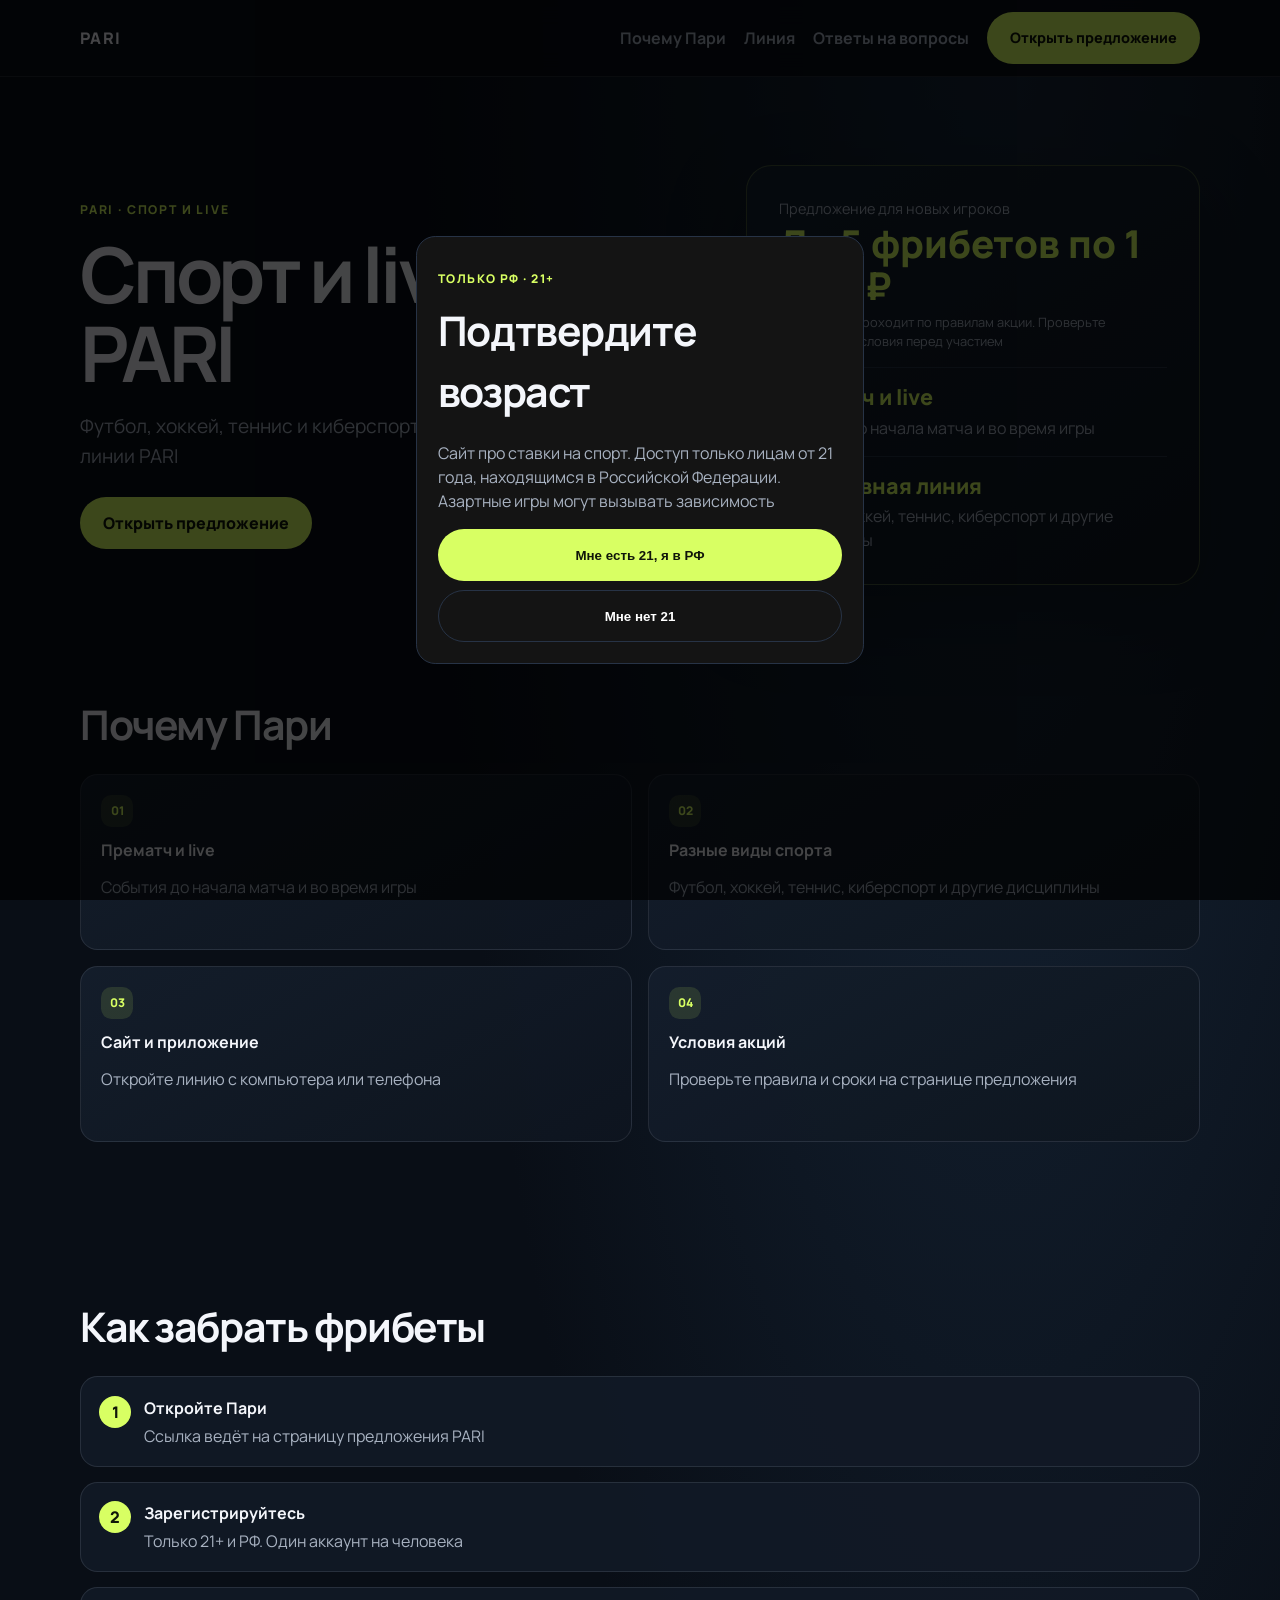
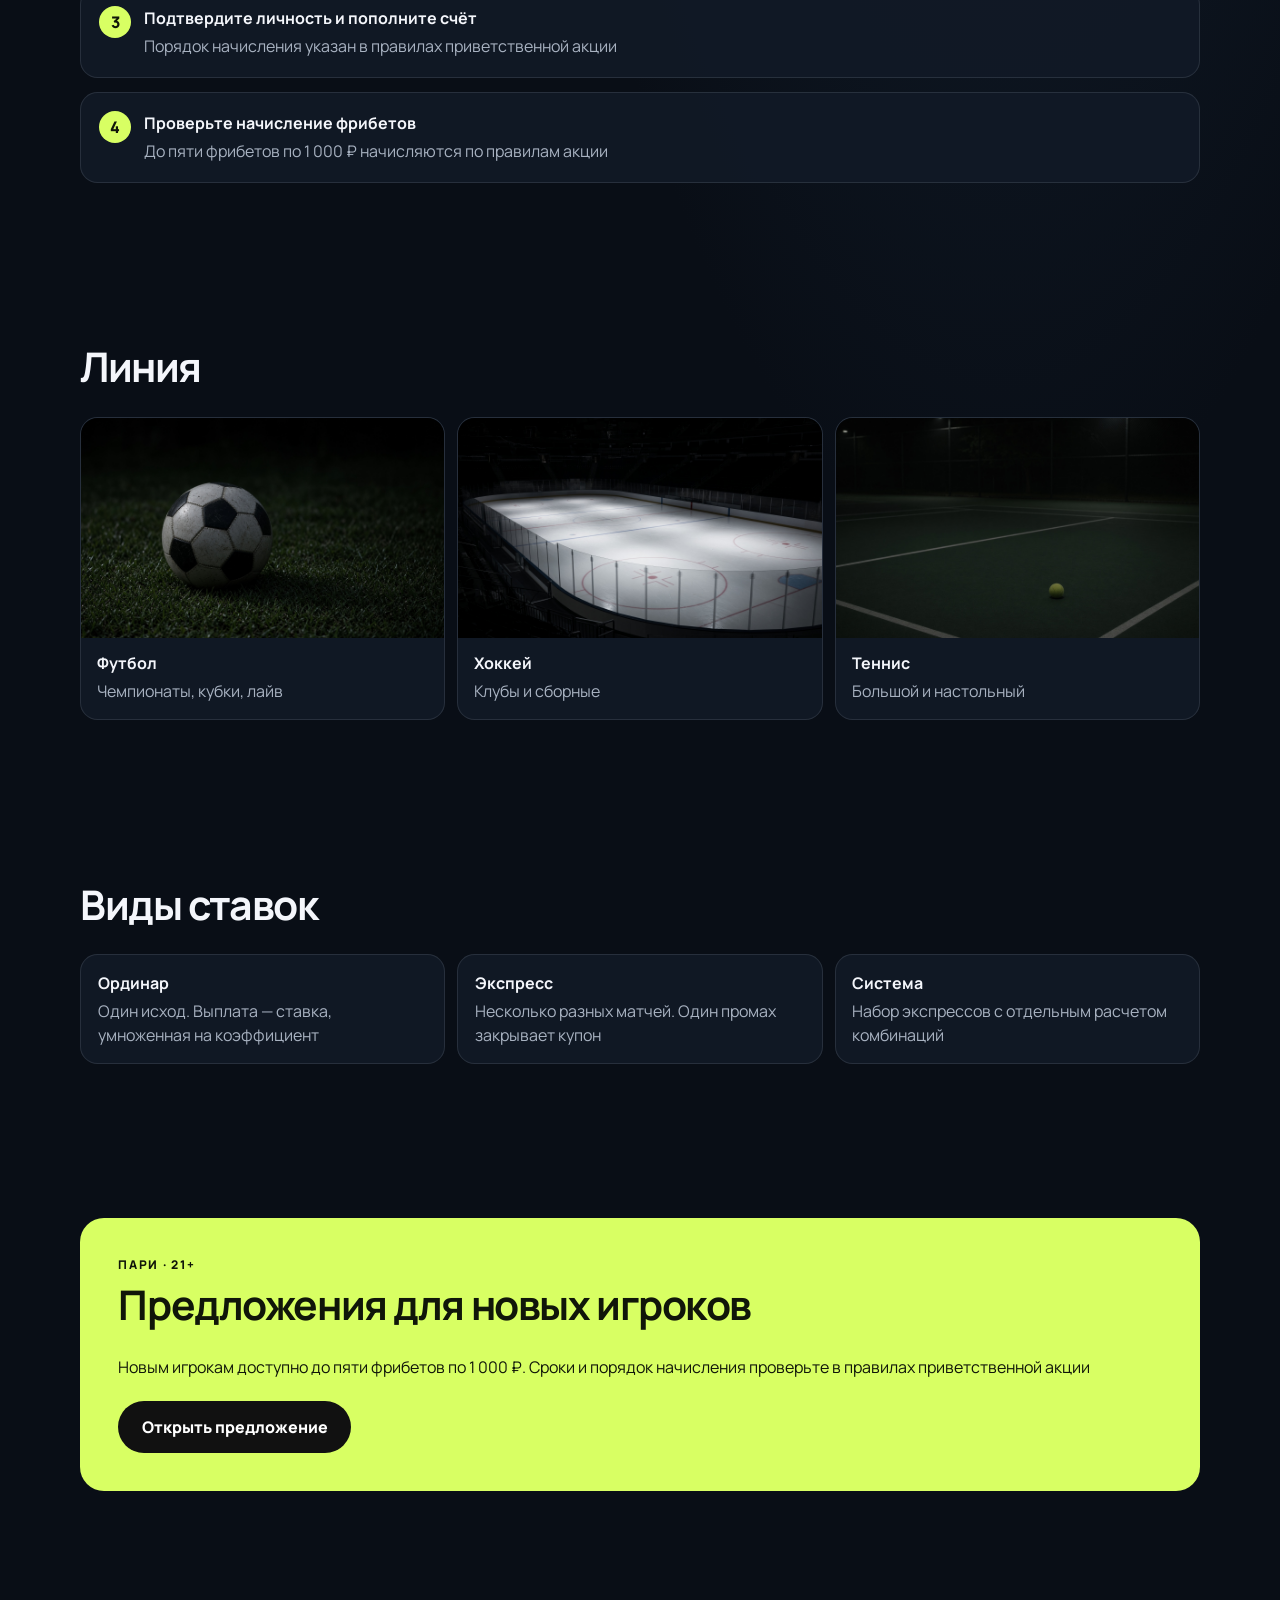
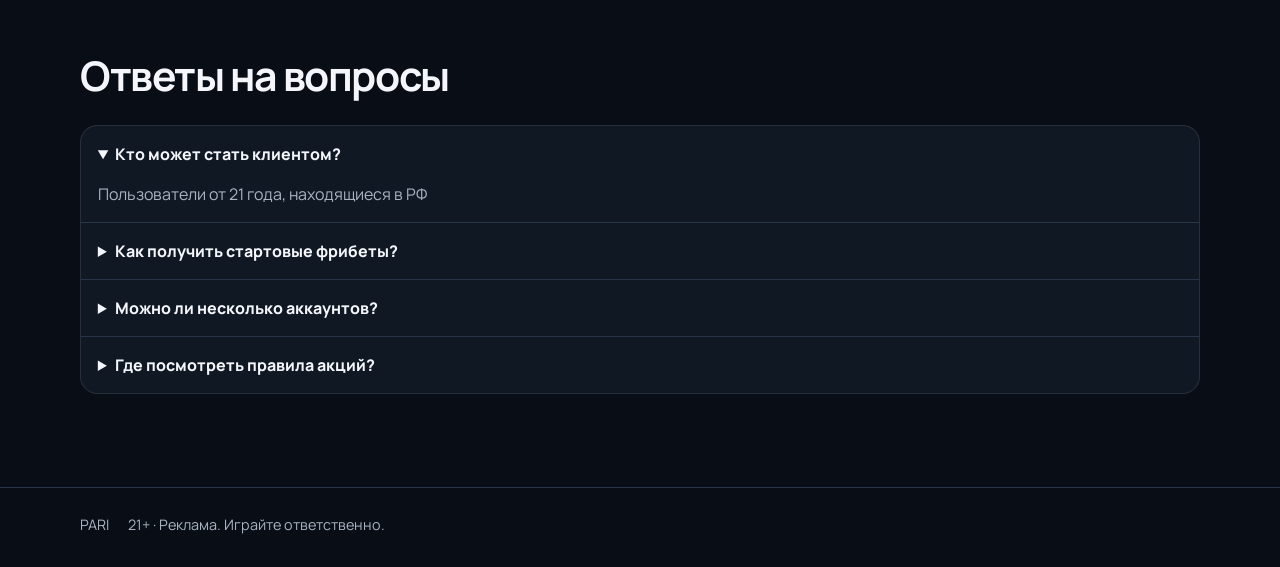
==== pari-site.html @ 1123d7c6 "Refresh Pari landing design and CTAs" ====
<!doctype html>
<html lang="ru">
<head>
  <meta charset="utf-8">
  <meta name="viewport" content="width=device-width, initial-scale=1">
  <title>Пари — линия и фрибеты</title>
  <link href="https://fonts.googleapis.com/css2?family=Manrope:wght@500;700;800&display=swap" rel="stylesheet">
  <style>
    :root { --bg:#0c0c0c; --card:#161616; --line:#2a2a2a; --fg:#fff; --muted:#b5b5b5; --lime:#d6ff00; --ink:#111; }
    * { box-sizing: border-box; }
    body { margin: 0; background: var(--bg); color: var(--fg); font-family: Manrope, system-ui, sans-serif; line-height: 1.5; }
    a { color: inherit; text-decoration: none; }
    header { position: sticky; top: 0; z-index: 20; background: rgba(12,12,12,.92); backdrop-filter: blur(12px); border-bottom: 1px solid var(--line); }
    .bar, .wrap { max-width: 68rem; margin: 0 auto; padding-left: 1rem; padding-right: 1rem; }
    .bar { display: flex; align-items: center; justify-content: space-between; gap: 1rem; min-height: 68px; }
    .brand { display: flex; align-items: center; gap: .55rem; font-weight: 800; }
    .brand img { width: 32px; height: 32px; }
    .pari { letter-spacing: .08em; }
    nav { display: flex; align-items: center; gap: 1rem; font-weight: 700; color: var(--muted); }
    .hide { display: none; }
    @media (min-width: 860px) { nav .hide { display: inline; } }
    .btn { display: inline-flex; align-items: center; justify-content: center; height: 3rem; padding: 0 1.2rem; border-radius: 999px; background: var(--lime); color: var(--ink); font-weight: 800; border: 0; }
    .btn.sm { height: 2.5rem; font-size: .9rem; }
    .hero { display: grid; gap: 1.5rem; align-items: center; padding: 2.6rem 0 1rem; }
    @media (min-width: 960px) { .hero { grid-template-columns: 1.15fr .85fr; padding: 3.4rem 0 1.2rem; } }
    h1 { margin: 0; font-size: clamp(2rem, 4.6vw, 3.5rem); line-height: 1.02; letter-spacing: -.03em; }
    .lead { color: var(--muted); max-width: 36rem; font-size: 1.05rem; }
    .card { background: #111; border: 1px solid var(--line); border-radius: 1.6rem; padding: 1.4rem 1.5rem; }
    .label { margin: 0; color: var(--muted); font-size: .9rem; }
    .xl { margin: .2rem 0 0; color: var(--lime); font-size: clamp(1.8rem, 3vw, 2.4rem); font-weight: 800; line-height: 1.1; }
    .lg { margin: .15rem 0 0; color: var(--lime); font-size: 1.35rem; font-weight: 800; line-height: 1.2; }
    .fine, .note { margin: .35rem 0 0; color: var(--muted); }
    .fine { font-size: .8rem; }
    hr { border: 0; border-top: 1px solid var(--line); margin: 1rem 0; }
    h2 { font-size: 1.8rem; margin: 0 0 .9rem; }
    .section { padding: 1.6rem 0; }
    .benefits, .photos, .bet-cards { display: grid; gap: .75rem; }
    @media (min-width: 720px) { .benefits, .photos, .bet-cards { grid-template-columns: 1fr 1fr 1fr; } }
    .item, .step, .bet-card { background: var(--card); border: 1px solid var(--line); border-radius: 1.1rem; padding: 1rem 1.05rem; }
    .item h3, .step h3, .bet-card h3 { margin: 0; font-size: 1rem; }
    .photos article { background: var(--card); border: 1px solid var(--line); border-radius: 1.1rem; overflow: hidden; }
    .photos img { width: 100%; height: 170px; object-fit: cover; display: block; }
    .photos div { padding: .85rem 1rem 1rem; }
    .muted { color: var(--muted); margin: .25rem 0 0; }
    .steps { display: grid; gap: .7rem; list-style: none; padding: 0; margin: 0; }
    .step { display: grid; grid-template-columns: auto 1fr; gap: .8rem; align-items: start; }
    .n { width: 2rem; height: 2rem; border-radius: 50%; background: var(--lime); color: var(--ink); display: grid; place-items: center; font-weight: 800; }
    .reg { background: var(--lime); color: var(--ink); border-radius: 1.6rem; padding: 1.6rem; }
    .reg p, .reg h2 { color: var(--ink); }
    .reg .tag { margin: 0; font-size: .75rem; font-weight: 800; letter-spacing: .14em; text-transform: uppercase; }
    .reg .btn { background: #111; color: #fff; margin-top: .4rem; }
    .acc { border: 1px solid var(--line); border-radius: 1.1rem; overflow: hidden; background: var(--card); }
    details { border-top: 1px solid var(--line); }
    .acc details:first-child { border-top: 0; }
    summary { cursor: pointer; padding: 1rem 1.05rem; font-weight: 750; }
    .acc p { margin: 0; padding: 0 1.05rem 1rem; color: var(--muted); }
    footer { border-top: 1px solid var(--line); margin-top: 1rem; }
    .ft { max-width: 68rem; margin: 0 auto; padding: 1.3rem 1rem 2rem; display: flex; flex-wrap: wrap; gap: .8rem 1.2rem; color: var(--muted); font-size: .9rem; }
    .ft a { color: #fff; }
    .age, .ck { position: fixed; inset: 0; z-index: 40; background: rgba(0,0,0,.72); display: grid; place-items: center; padding: 1rem; }
    .modal { width: min(28rem, 100%); background: #141414; border: 1px solid var(--line); border-radius: 1.2rem; padding: 1.3rem; }
    .modal .tag { color: var(--lime); font-size: .75rem; font-weight: 800; letter-spacing: .12em; }
    .stack { display: grid; gap: .55rem; margin-top: 1rem; }
    .btn.ghost { background: transparent; color: #fff; border: 1px solid var(--line); }
    .hidden { display: none; }

    /* Editorial refresh: consistent rhythm, stronger hierarchy, cleaner cards */
    :root { --bg:#090e16; --card:#121a27; --line:#273346; --fg:#f4f6fb; --muted:#a8b2c1; --lime:#d8ff63; --ink:#101609; }
    body { background: radial-gradient(ellipse at 78% 0%, #17273a 0, transparent 36rem), var(--bg); }
    .bar, .wrap { max-width: 72rem; }
    .bar { min-height: 76px; }
    header { background: rgba(9,14,22,.9); border-color: rgba(168,178,193,.16); }
    nav { gap: clamp(.65rem, 1.4vw, 1.25rem); }
    nav > a:not(.btn) { transition: color .18s ease; }
    nav > a:not(.btn):hover { color: var(--fg); }
    .hero { gap: clamp(1.5rem, 4vw, 3.25rem); padding: clamp(2.4rem, 7vw, 5.5rem) 0 2rem; }
    .eyebrow { margin: 0 0 1rem; color: var(--lime); font-size: .76rem; font-weight: 800; letter-spacing: .15em; }
    h1 { max-width: 12ch; font-size: clamp(2.7rem, 6vw, 5.1rem); letter-spacing: -.055em; }
    .lead { max-width: 34rem; margin: 1.25rem 0 1.6rem; font-size: clamp(1rem, 1.5vw, 1.2rem); line-height: 1.55; }
    .hero > .card { padding: clamp(1.25rem, 3vw, 2rem); border-color: rgba(216,255,99,.25); background: linear-gradient(145deg, rgba(22,34,50,.97), rgba(14,21,32,.97)); box-shadow: 0 28px 80px rgba(0,0,0,.25); }
    .section { padding: clamp(2.8rem, 6vw, 5rem) 0; }
    h2 { margin-bottom: 1.2rem; font-size: clamp(1.8rem, 3.4vw, 2.55rem); letter-spacing: -.035em; }
    .benefits { grid-template-columns: repeat(2, minmax(0,1fr)); gap: 1rem; }
    .item { min-height: 11rem; display: flex; flex-direction: column; align-items: flex-start; justify-content: flex-start; gap: .65rem; padding: 1.25rem; border-color: rgba(168,178,193,.14); background: linear-gradient(150deg, rgba(20,30,44,.96), rgba(14,21,31,.96)); }
    .item-mark { display: grid; place-items: center; width: 2rem; height: 2rem; border-radius: .65rem; background: rgba(216,255,99,.12); color: var(--lime); font-size: .75rem; font-weight: 800; }
    .item .muted { line-height: 1.45; }
    .photos article, .step, .bet-card, .acc { border-color: rgba(168,178,193,.15); background: rgba(18,26,39,.92); }
    .photos img { height: clamp(150px, 19vw, 220px); }
    .steps { gap: .9rem; }
    .step { padding: 1.15rem; }
    .reg { border-radius: 1.5rem; padding: clamp(1.4rem, 4vw, 2.4rem); }
    .btn { min-height: 3.25rem; padding-inline: 1.45rem; transition: transform .18s ease, filter .18s ease; }
    .btn:hover { transform: translateY(-2px); filter: brightness(1.04); }
    .btn:focus-visible, summary:focus-visible, nav a:focus-visible { outline: 3px solid var(--lime); outline-offset: 4px; }
    .ft { max-width: 72rem; padding-top: 1.6rem; }
    @media (max-width: 720px) {
      .bar { min-height: 68px; }
      nav { gap: .5rem; }
      nav .btn { padding-inline: .95rem; font-size: .83rem; }
      .hero { padding-top: 2.2rem; }
      .hero > .card { border-radius: 1.25rem; }
      .section { padding: 2.6rem 0; }
    }
    @media (max-width: 520px) {
      .benefits, .photos, .bet-cards { grid-template-columns: 1fr; }
      .item { min-height: 0; }
      .steps { gap: .65rem; }
      .step { padding: .95rem; }
    }
  </style>
</head>
<body>
  <div id="age" class="age">
    <div class="modal">
      <p class="tag">ТОЛЬКО РФ · 21+</p>
      <h2 id="age-title">Подтвердите возраст</h2>
      <p id="age-text" class="muted">Сайт про ставки на спорт. Доступ только лицам от 21 года, находящимся в Российской Федерации. Азартные игры могут вызывать зависимость</p>
      <div class="stack">
        <button class="btn" id="yes" type="button">Мне есть 21, я в РФ</button>
        <button class="btn ghost" id="no" type="button">Мне нет 21</button>
      </div>
    </div>
  </div>

  <header>
    <div class="bar">
      <a class="brand" href="https://pari.ru/" aria-label="PARI"><span class="pari">PARI</span></a>
      <nav>
        <a class="hide" href="#why">Почему Пари</a>
        <a class="hide" href="#line">Линия</a>
        <a class="hide" href="#faq">Ответы на вопросы</a>
        <a class="btn sm" href="https://rko-group.ru/s/i8RIIcPl">Открыть предложение</a>
      </nav>
    </div>
  </header>

  <main class="wrap">
    <section class="hero">
      <div>
        <p class="eyebrow">PARI · СПОРТ И LIVE</p><h1>Спорт и live на PARI</h1>
        <p class="lead">Футбол, хоккей, теннис и киберспорт. Прематч и live — в линии PARI</p>
        <a class="btn" href="https://rko-group.ru/s/i8RIIcPl">Открыть предложение</a>
      </div>
      <article class="card">
        <p class="label">Предложение для новых игроков</p>
        <p class="xl">До 5 фрибетов по 1 000 ₽</p>
        <p class="fine">Начисление проходит по правилам акции. Проверьте актуальные условия перед участием</p>
        <hr>
        <p class="lg">Прематч и live</p>
        <p class="note">События до начала матча и во время игры</p>
        <hr>
        <p class="lg">Спортивная линия</p>
        <p class="note">Футбол, хоккей, теннис, киберспорт и другие дисциплины</p>
      </article>
    </section>

    <section class="section" id="why">
      <h2>Почему Пари</h2>
      <div class="benefits">
        <article class="item"><span class="item-mark" aria-hidden="true">01</span><h3>Прематч и live</h3><p class="muted">События до начала матча и во время игры</p></article>
        <article class="item"><span class="item-mark" aria-hidden="true">02</span><h3>Разные виды спорта</h3><p class="muted">Футбол, хоккей, теннис, киберспорт и другие дисциплины</p></article>
        <article class="item"><span class="item-mark" aria-hidden="true">03</span><h3>Сайт и приложение</h3><p class="muted">Откройте линию с компьютера или телефона</p></article>
        <article class="item"><span class="item-mark" aria-hidden="true">04</span><h3>Условия акций</h3><p class="muted">Проверьте правила и сроки на странице предложения</p></article>
      </div>
    </section>

    <section class="section" id="steps">
      <h2>Как забрать фрибеты</h2>
      <ol class="steps">
        <li class="step"><span class="n">1</span><div><h3>Откройте Пари</h3><p class="muted">Ссылка ведёт на страницу предложения PARI</p></div></li>
        <li class="step"><span class="n">2</span><div><h3>Зарегистрируйтесь</h3><p class="muted">Только 21+ и РФ. Один аккаунт на человека</p></div></li>
        <li class="step"><span class="n">3</span><div><h3>Подтвердите личность и пополните счёт</h3><p class="muted">Порядок начисления указан в правилах приветственной акции</p></div></li>
        <li class="step"><span class="n">4</span><div><h3>Проверьте начисление фрибетов</h3><p class="muted">До пяти фрибетов по 1 000 ₽ начисляются по правилам акции</p></div></li>
      </ol>
    </section>

    <section class="section" id="line">
      <h2>Линия</h2>
      <div class="photos">
        <article><img src="[data-uri]" alt=""><div><b>Футбол</b><p class="muted">Чемпионаты, кубки, лайв</p></div></article>
        <article><img src="[data-uri]" alt=""><div><b>Хоккей</b><p class="muted">Клубы и сборные</p></div></article>
        <article><img src="[data-uri]" alt=""><div><b>Теннис</b><p class="muted">Большой и настольный</p></div></article>
      </div>
    </section>

    <section class="section">
      <h2>Виды ставок</h2>
      <div class="bet-cards">
        <article class="bet-card"><h3>Ординар</h3><p class="muted">Один исход. Выплата — ставка, умноженная на коэффициент</p></article>
        <article class="bet-card"><h3>Экспресс</h3><p class="muted">Несколько разных матчей. Один промах закрывает купон</p></article>
        <article class="bet-card"><h3>Система</h3><p class="muted">Набор экспрессов с отдельным расчетом комбинаций</p></article>
      </div>
    </section>

    <section class="section" id="register">
      <div class="reg">
        <p class="tag">Пари · 21+</p>
        <h2>Предложения для новых игроков</h2>
        <p>Новым игрокам доступно до пяти фрибетов по 1 000 ₽. Сроки и порядок начисления проверьте в правилах приветственной акции</p>
        <a class="btn" href="https://rko-group.ru/s/i8RIIcPl">Открыть предложение</a>
      </div>
    </section>

    <section class="section" id="faq">
      <h2>Ответы на вопросы</h2>
      <div class="acc">
        <details open><summary>Кто может стать клиентом?</summary><p>Пользователи от 21 года, находящиеся в РФ</p></details>
        <details><summary>Как получить стартовые фрибеты?</summary><p>Точный размер, сроки и порядок начисления указаны в правилах акции</p></details>
        <details><summary>Можно ли несколько аккаунтов?</summary><p>Нет, один аккаунт на человека</p></details>
        <details><summary>Где посмотреть правила акций?</summary><p>Условия, сроки и порядок начисления указаны на странице Пари</p></details>
      </div>
    </section>
  </main>

  <footer>
    <div class="ft">
      <span>PARI</span>
      <span>21+ · Реклама. Играйте ответственно.</span>
    </div>
  </footer>

  <script>
    (function () {
      var box = document.getElementById("age");
      var yes = document.getElementById("yes");
      var no = document.getElementById("no");
      var title = document.getElementById("age-title");
      var text = document.getElementById("age-text");
      var blocked = false;
      try { if (sessionStorage.getItem("pari-21") === "ok") box.classList.add("hidden"); } catch (e) {}
      yes.addEventListener("click", function () {
        if (blocked) {
          blocked = false;
          title.textContent = "Подтвердите возраст";
          text.textContent = "Сайт про ставки на спорт. Доступ только лицам от 21 года, находящимся в Российской Федерации. Азартные игры могут вызывать зависимость.";
          yes.textContent = "Мне есть 21, я в РФ";
          no.hidden = false;
          return;
        }
        try { sessionStorage.setItem("pari-21", "ok"); } catch (e) {}
        box.classList.add("hidden");
      });
      no.addEventListener("click", function () {
        blocked = true;
        title.textContent = "Доступ закрыт";
        text.textContent = "Сайт доступен только пользователям от 21 года, находящимся в РФ.";
        yes.textContent = "Вернуться к проверке";
        no.hidden = true;
      });
    })();
  </script>
</body>
</html>
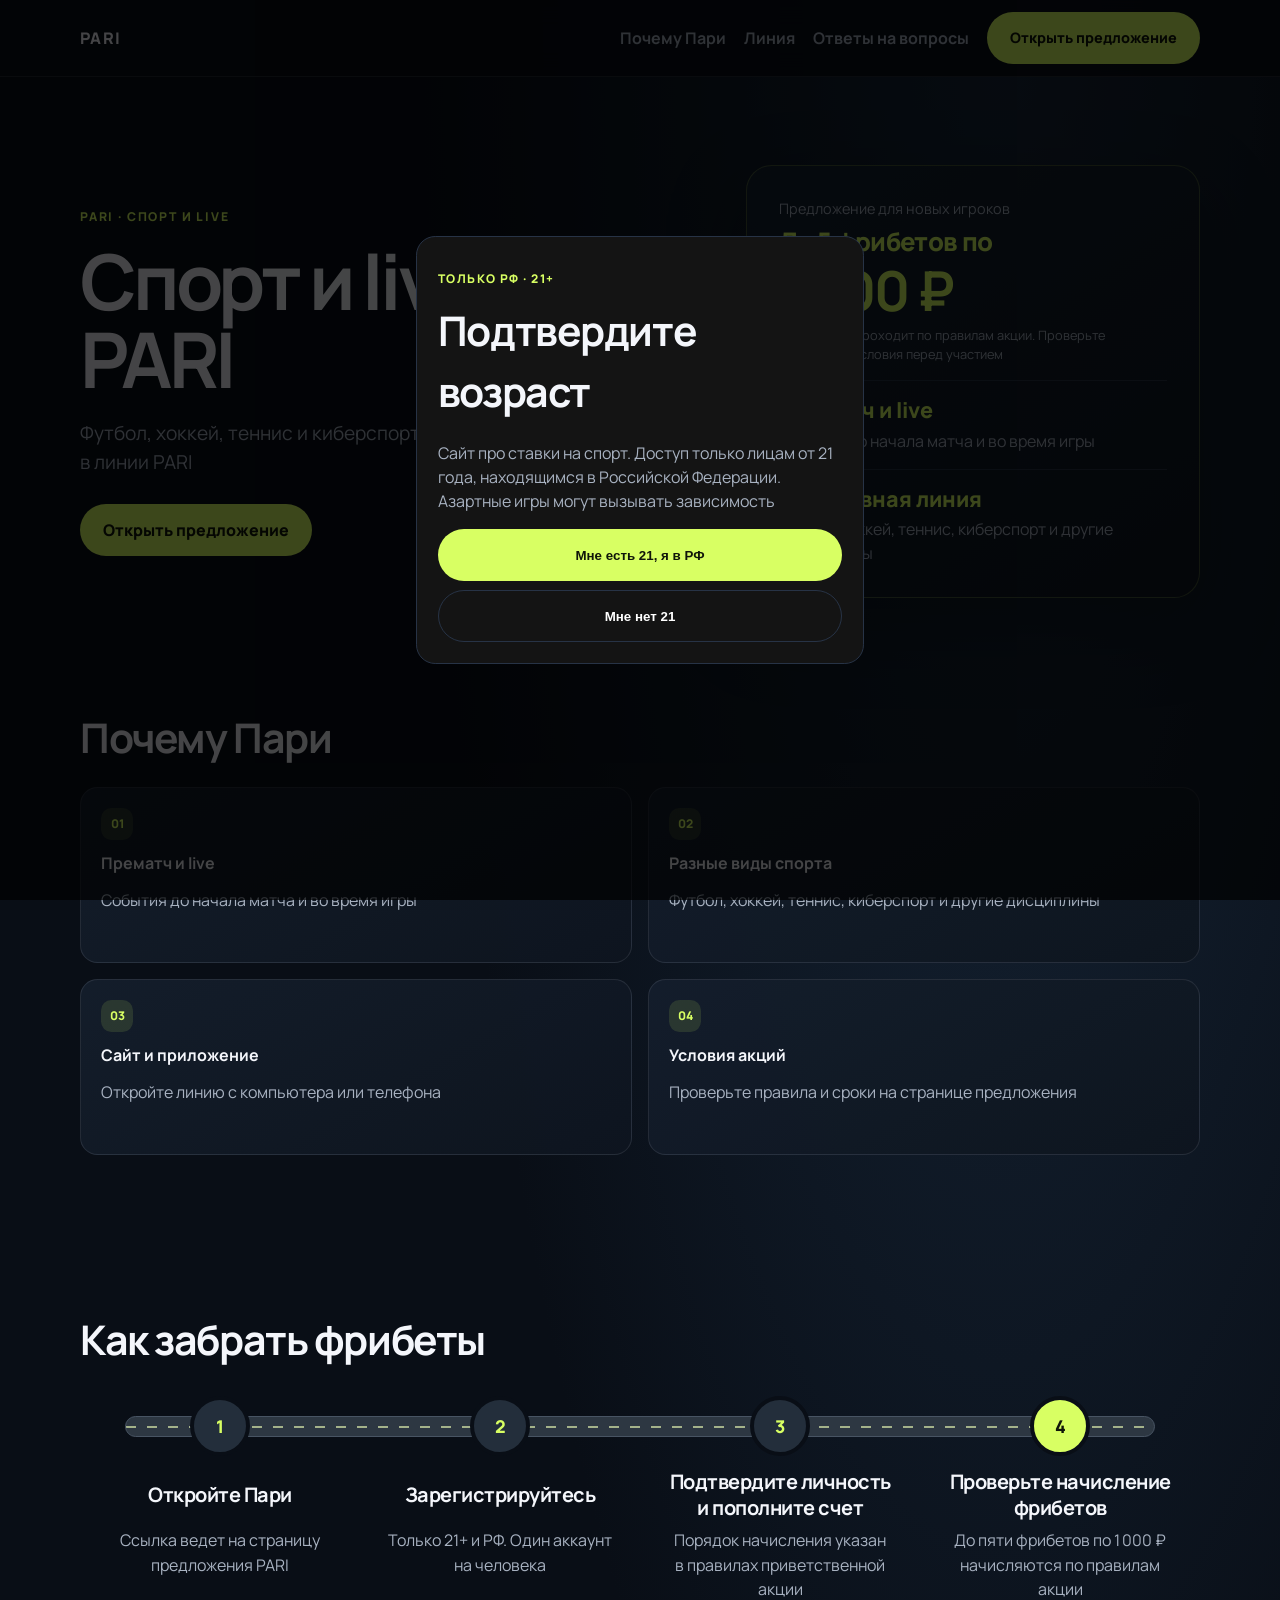
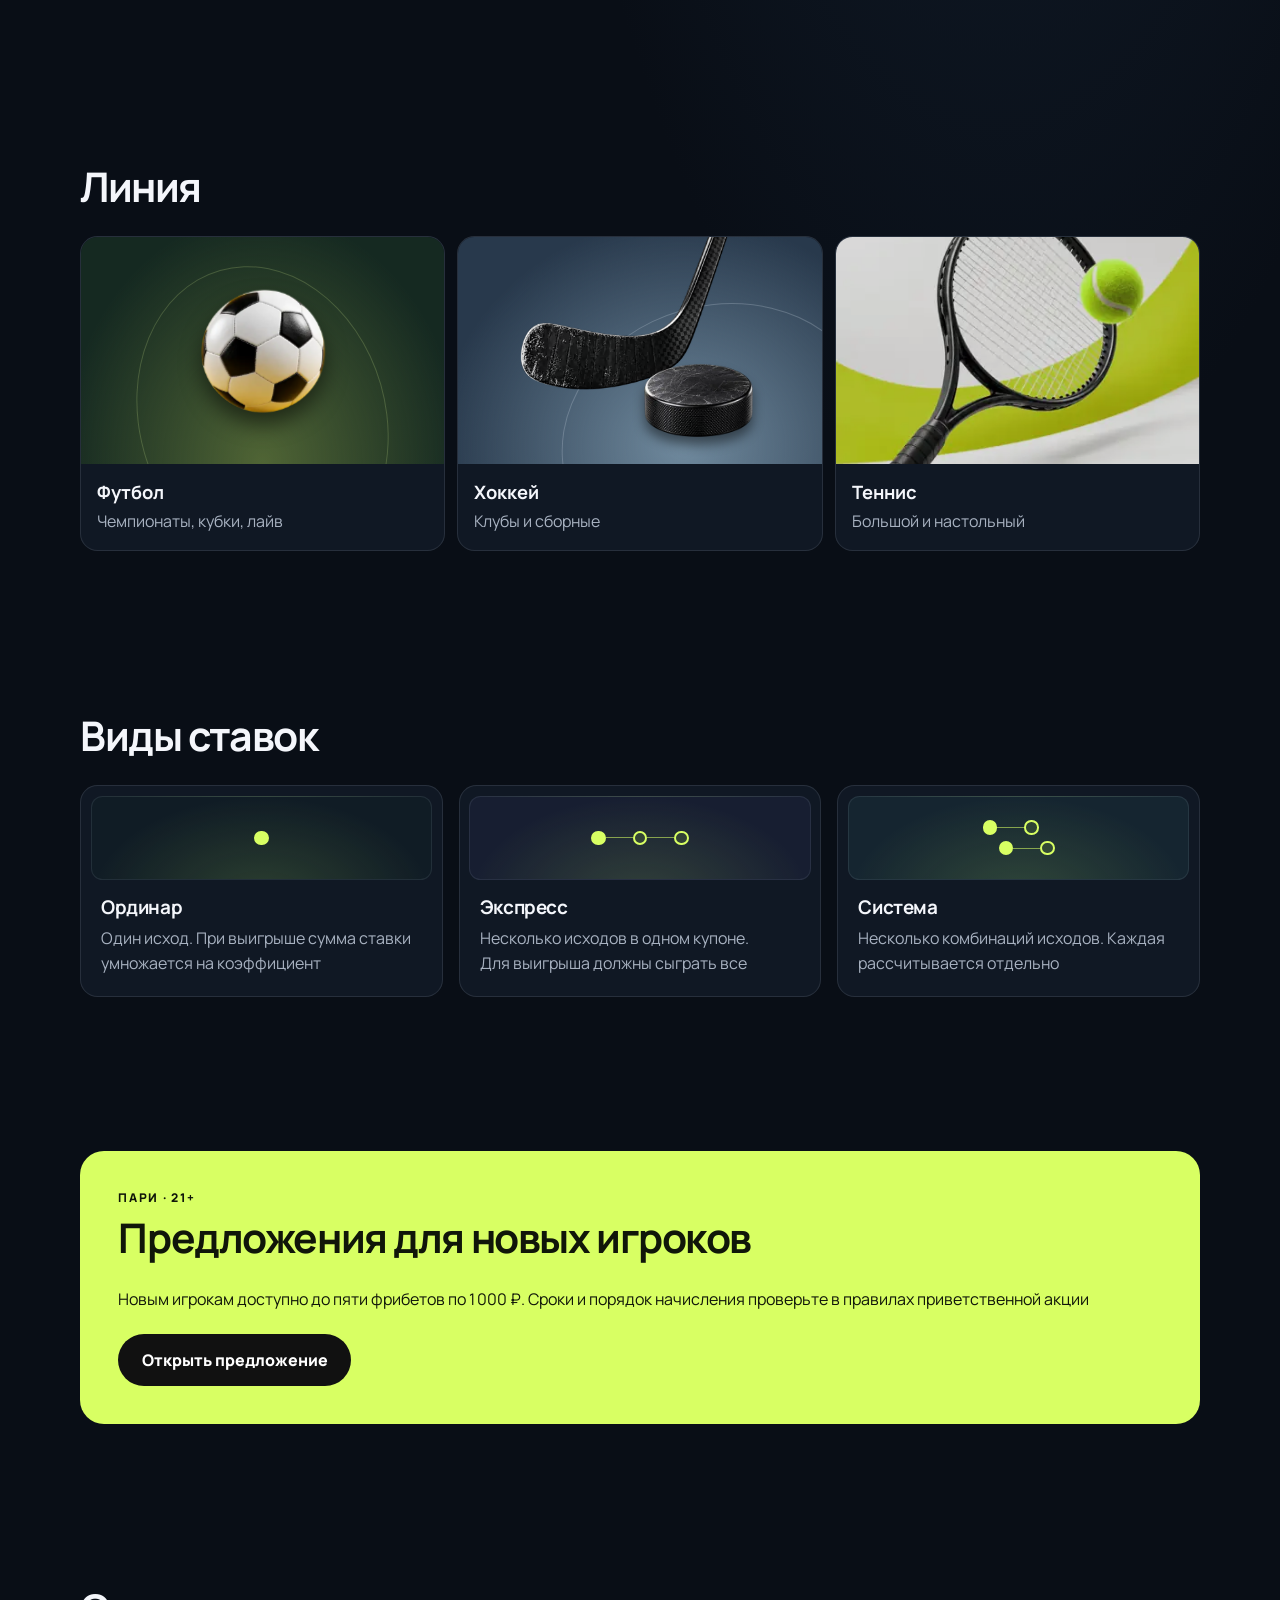
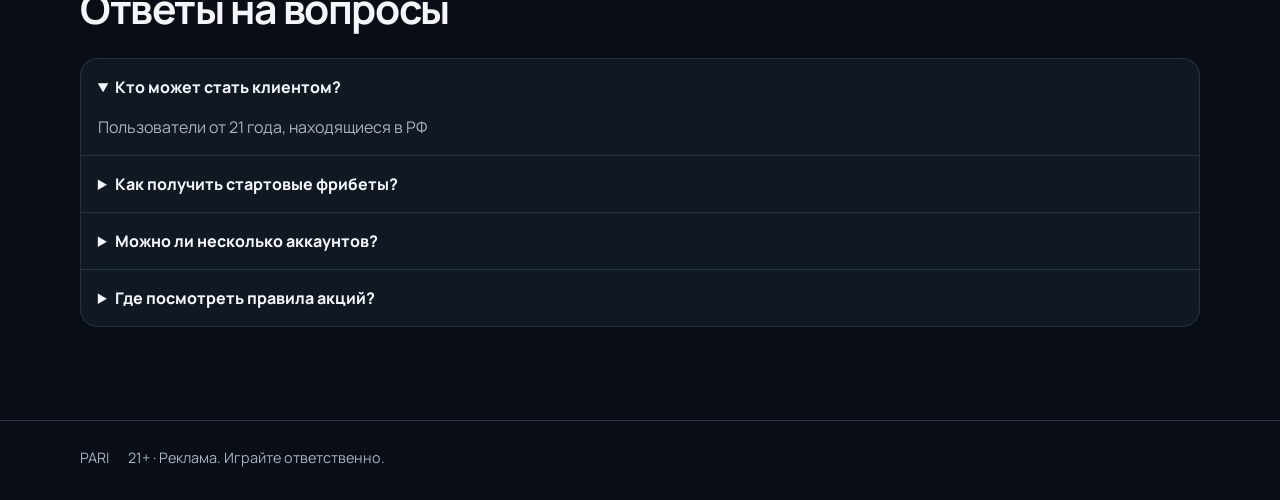
==== commit 95594cf5: "Refine Pari offer, steps and sports illustrations" ====
--- a/pari-site.html
+++ b/pari-site.html
@@ -3,8 +3,61 @@
 <head>
   <meta charset="utf-8">
   <meta name="viewport" content="width=device-width, initial-scale=1">
-  <title>Пари — линия и фрибеты</title>
+  <link rel="icon" href="/favicon.ico" type="image/x-icon" sizes="16x16 32x32 48x48">
   <link href="https://fonts.googleapis.com/css2?family=Manrope:wght@500;700;800&display=swap" rel="stylesheet">
+  <title>Линия PARI: спорт, live и условия фрибетов</title>
+  <meta name="description" content="Какие виды спорта есть в линии PARI, чем прематч отличается от live и где смотреть условия фрибетов для новых игроков">
+  <meta name="robots" content="max-image-preview:large">
+  <link rel="canonical" href="https://parimatch.cfd/">
+  <link rel="alternate" type="text/markdown" href="https://parimatch.cfd/site.md" title="Текстовая версия">
+  <link rel="describedby" type="text/plain" href="https://parimatch.cfd/llms.txt">
+  <meta property="og:type" content="website">
+  <meta property="og:locale" content="ru_RU">
+  <meta property="og:site_name" content="Гид по PARI">
+  <meta property="og:title" content="Линия PARI: спорт, live и условия фрибетов">
+  <meta property="og:description" content="Какие виды спорта есть в линии PARI, чем прематч отличается от live и где смотреть условия фрибетов для новых игроков">
+  <meta property="og:url" content="https://parimatch.cfd/">
+  <meta property="og:image" content="https://parimatch.cfd/social-cover.jpg">
+  <meta property="og:image:width" content="1200">
+  <meta property="og:image:height" content="630">
+  <meta property="og:image:alt" content="Спортивная линия PARI">
+  <meta name="twitter:card" content="summary_large_image">
+  <meta name="twitter:title" content="Линия PARI: спорт, live и условия фрибетов">
+  <meta name="twitter:description" content="Какие виды спорта есть в линии PARI, чем прематч отличается от live и где смотреть условия фрибетов для новых игроков">
+  <meta name="twitter:image" content="https://parimatch.cfd/social-cover.jpg">
+  <meta name="twitter:image:alt" content="Спортивная линия PARI">
+  <script type="application/ld+json">
+    {
+      "@context": "https://schema.org",
+      "@graph": [
+        {
+          "@type": "WebSite",
+          "@id": "https://parimatch.cfd/#website",
+          "url": "https://parimatch.cfd/",
+          "name": "Гид по PARI",
+          "alternateName": "parimatch.cfd",
+          "inLanguage": "ru"
+        },
+        {
+          "@type": "WebPage",
+          "@id": "https://parimatch.cfd/#webpage",
+          "url": "https://parimatch.cfd/",
+          "isPartOf": {
+            "@id": "https://parimatch.cfd/#website"
+          },
+          "name": "Линия PARI: спорт, live и условия фрибетов",
+          "description": "Какие виды спорта есть в линии PARI, чем прематч отличается от live и где смотреть условия фрибетов для новых игроков",
+          "inLanguage": "ru",
+          "primaryImageOfPage": {
+            "@type": "ImageObject",
+            "url": "https://parimatch.cfd/social-cover.jpg",
+            "width": 1200,
+            "height": 630
+          }
+        }
+      ]
+    }
+  </script>
   <style>
     :root { --bg:#0c0c0c; --card:#161616; --line:#2a2a2a; --fg:#fff; --muted:#b5b5b5; --lime:#d6ff00; --ink:#111; }
     * { box-sizing: border-box; }
@@ -36,15 +89,10 @@
     .section { padding: 1.6rem 0; }
     .benefits, .photos, .bet-cards { display: grid; gap: .75rem; }
     @media (min-width: 720px) { .benefits, .photos, .bet-cards { grid-template-columns: 1fr 1fr 1fr; } }
-    .item, .step, .bet-card { background: var(--card); border: 1px solid var(--line); border-radius: 1.1rem; padding: 1rem 1.05rem; }
-    .item h3, .step h3, .bet-card h3 { margin: 0; font-size: 1rem; }
+    .item, .bet-card { background: var(--card); border: 1px solid var(--line); border-radius: 1.1rem; padding: 1rem 1.05rem; }
+    .item h3, .bet-card h3 { margin: 0; font-size: 1rem; }
     .photos article { background: var(--card); border: 1px solid var(--line); border-radius: 1.1rem; overflow: hidden; }
-    .photos img { width: 100%; height: 170px; object-fit: cover; display: block; }
-    .photos div { padding: .85rem 1rem 1rem; }
     .muted { color: var(--muted); margin: .25rem 0 0; }
-    .steps { display: grid; gap: .7rem; list-style: none; padding: 0; margin: 0; }
-    .step { display: grid; grid-template-columns: auto 1fr; gap: .8rem; align-items: start; }
-    .n { width: 2rem; height: 2rem; border-radius: 50%; background: var(--lime); color: var(--ink); display: grid; place-items: center; font-weight: 800; }
     .reg { background: var(--lime); color: var(--ink); border-radius: 1.6rem; padding: 1.6rem; }
     .reg p, .reg h2 { color: var(--ink); }
     .reg .tag { margin: 0; font-size: .75rem; font-weight: 800; letter-spacing: .14em; text-transform: uppercase; }
@@ -84,10 +132,7 @@
     .item { min-height: 11rem; display: flex; flex-direction: column; align-items: flex-start; justify-content: flex-start; gap: .65rem; padding: 1.25rem; border-color: rgba(168,178,193,.14); background: linear-gradient(150deg, rgba(20,30,44,.96), rgba(14,21,31,.96)); }
     .item-mark { display: grid; place-items: center; width: 2rem; height: 2rem; border-radius: .65rem; background: rgba(216,255,99,.12); color: var(--lime); font-size: .75rem; font-weight: 800; }
     .item .muted { line-height: 1.45; }
-    .photos article, .step, .bet-card, .acc { border-color: rgba(168,178,193,.15); background: rgba(18,26,39,.92); }
-    .photos img { height: clamp(150px, 19vw, 220px); }
-    .steps { gap: .9rem; }
-    .step { padding: 1.15rem; }
+    .photos article, .bet-card, .acc { border-color: rgba(168,178,193,.15); background: rgba(18,26,39,.92); }
     .reg { border-radius: 1.5rem; padding: clamp(1.4rem, 4vw, 2.4rem); }
     .btn { min-height: 3.25rem; padding-inline: 1.45rem; transition: transform .18s ease, filter .18s ease; }
     .btn:hover { transform: translateY(-2px); filter: brightness(1.04); }
@@ -104,13 +149,13 @@
     @media (max-width: 520px) {
       .benefits, .photos, .bet-cards { grid-template-columns: 1fr; }
       .item { min-height: 0; }
-      .steps { gap: .65rem; }
-      .step { padding: .95rem; }
     }
   </style>
+  <link rel="stylesheet" href="/sections.css">
+  <script src="/sports-motion.js" defer></script>
 </head>
 <body>
-  <div id="age" class="age">
+  <div id="age" class="age" data-nosnippet>
     <div class="modal">
       <p class="tag">ТОЛЬКО РФ · 21+</p>
       <h2 id="age-title">Подтвердите возраст</h2>
@@ -129,7 +174,7 @@
         <a class="hide" href="#why">Почему Пари</a>
         <a class="hide" href="#line">Линия</a>
         <a class="hide" href="#faq">Ответы на вопросы</a>
-        <a class="btn sm" href="https://rko-group.ru/s/i8RIIcPl">Открыть предложение</a>
+        <a class="btn sm" href="https://rko-group.ru/s/i8RIIcPl" rel="sponsored">Открыть предложение</a>
       </nav>
     </div>
   </header>
@@ -138,13 +183,13 @@
     <section class="hero">
       <div>
         <p class="eyebrow">PARI · СПОРТ И LIVE</p><h1>Спорт и live на PARI</h1>
-        <p class="lead">Футбол, хоккей, теннис и киберспорт. Прематч и live — в линии PARI</p>
-        <a class="btn" href="https://rko-group.ru/s/i8RIIcPl">Открыть предложение</a>
+        <p class="lead">Футбол, хоккей, теннис и киберспорт. Прематч и&nbsp;live — в&nbsp;линии PARI</p>
+        <a class="btn" href="https://rko-group.ru/s/i8RIIcPl" rel="sponsored">Открыть предложение</a>
       </div>
       <article class="card">
         <p class="label">Предложение для новых игроков</p>
-        <p class="xl">До 5 фрибетов по 1 000 ₽</p>
-        <p class="fine">Начисление проходит по правилам акции. Проверьте актуальные условия перед участием</p>
+        <p class="xl promo-title"><span>До&nbsp;5 фрибетов по</span> <strong>1&#8239;000&nbsp;₽</strong></p>
+        <p class="fine">Начисление проходит по&nbsp;правилам акции. Проверьте актуальные условия перед&nbsp;участием</p>
         <hr>
         <p class="lg">Прематч и live</p>
         <p class="note">События до начала матча и во время игры</p>
@@ -166,29 +211,78 @@
 
     <section class="section" id="steps">
       <h2>Как забрать фрибеты</h2>
-      <ol class="steps">
-        <li class="step"><span class="n">1</span><div><h3>Откройте Пари</h3><p class="muted">Ссылка ведёт на страницу предложения PARI</p></div></li>
-        <li class="step"><span class="n">2</span><div><h3>Зарегистрируйтесь</h3><p class="muted">Только 21+ и РФ. Один аккаунт на человека</p></div></li>
-        <li class="step"><span class="n">3</span><div><h3>Подтвердите личность и пополните счёт</h3><p class="muted">Порядок начисления указан в правилах приветственной акции</p></div></li>
-        <li class="step"><span class="n">4</span><div><h3>Проверьте начисление фрибетов</h3><p class="muted">До пяти фрибетов по 1 000 ₽ начисляются по правилам акции</p></div></li>
+      <ol class="steps" role="list">
+        <li>
+          <span class="step-marker" aria-hidden="true">1</span>
+          <div class="step-copy"><h3>Откройте Пари</h3><p class="muted">Ссылка ведет на&nbsp;страницу предложения PARI</p></div>
+        </li>
+        <li>
+          <span class="step-marker" aria-hidden="true">2</span>
+          <div class="step-copy"><h3>Зарегистрируйтесь</h3><p class="muted">Только 21+ и&nbsp;РФ. Один аккаунт на&nbsp;человека</p></div>
+        </li>
+        <li>
+          <span class="step-marker" aria-hidden="true">3</span>
+          <div class="step-copy"><h3>Подтвердите личность и&nbsp;пополните счет</h3><p class="muted">Порядок начисления указан в&nbsp;правилах приветственной акции</p></div>
+        </li>
+        <li>
+          <span class="step-marker" aria-hidden="true">4</span>
+          <div class="step-copy"><h3>Проверьте начисление фрибетов</h3><p class="muted">До&nbsp;пяти фрибетов по&nbsp;1&#8239;000&nbsp;₽ начисляются по&nbsp;правилам акции</p></div>
+        </li>
       </ol>
     </section>
 
     <section class="section" id="line">
       <h2>Линия</h2>
       <div class="photos">
-        <article><img src="[data-uri]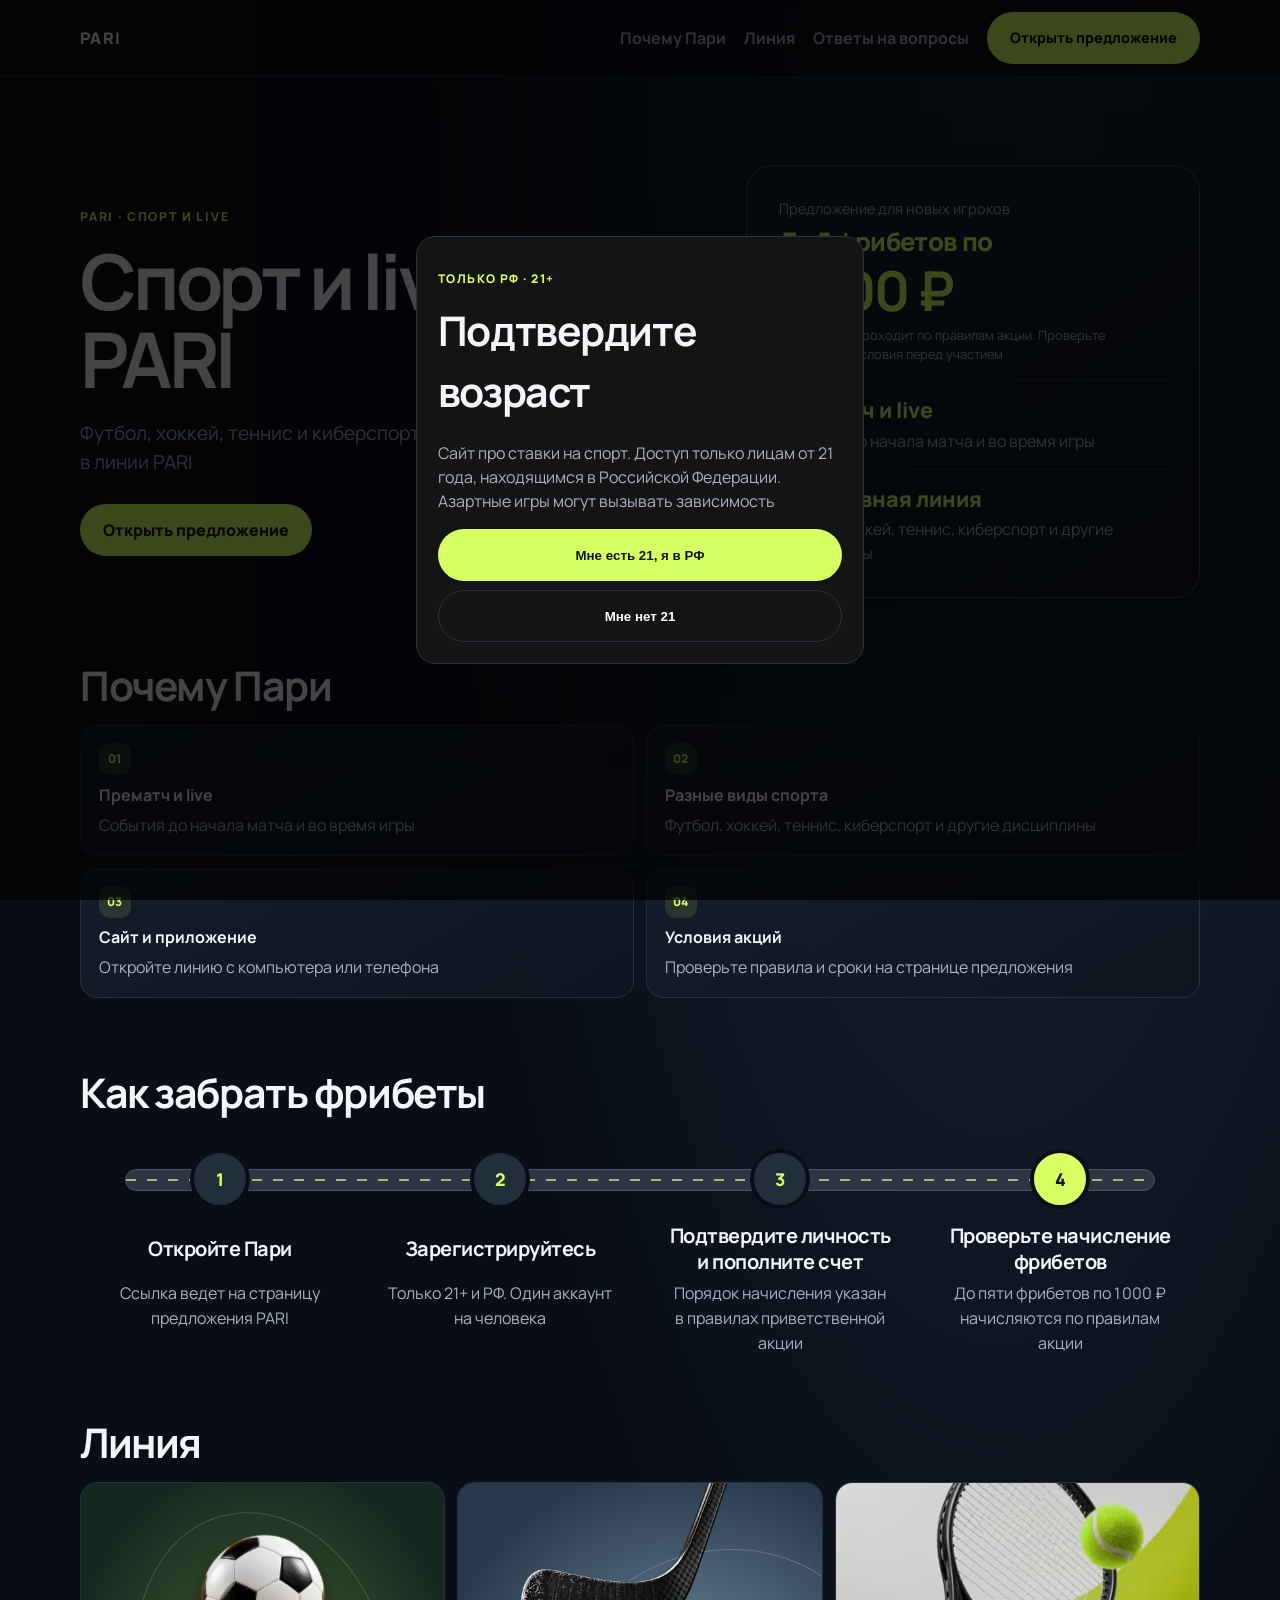
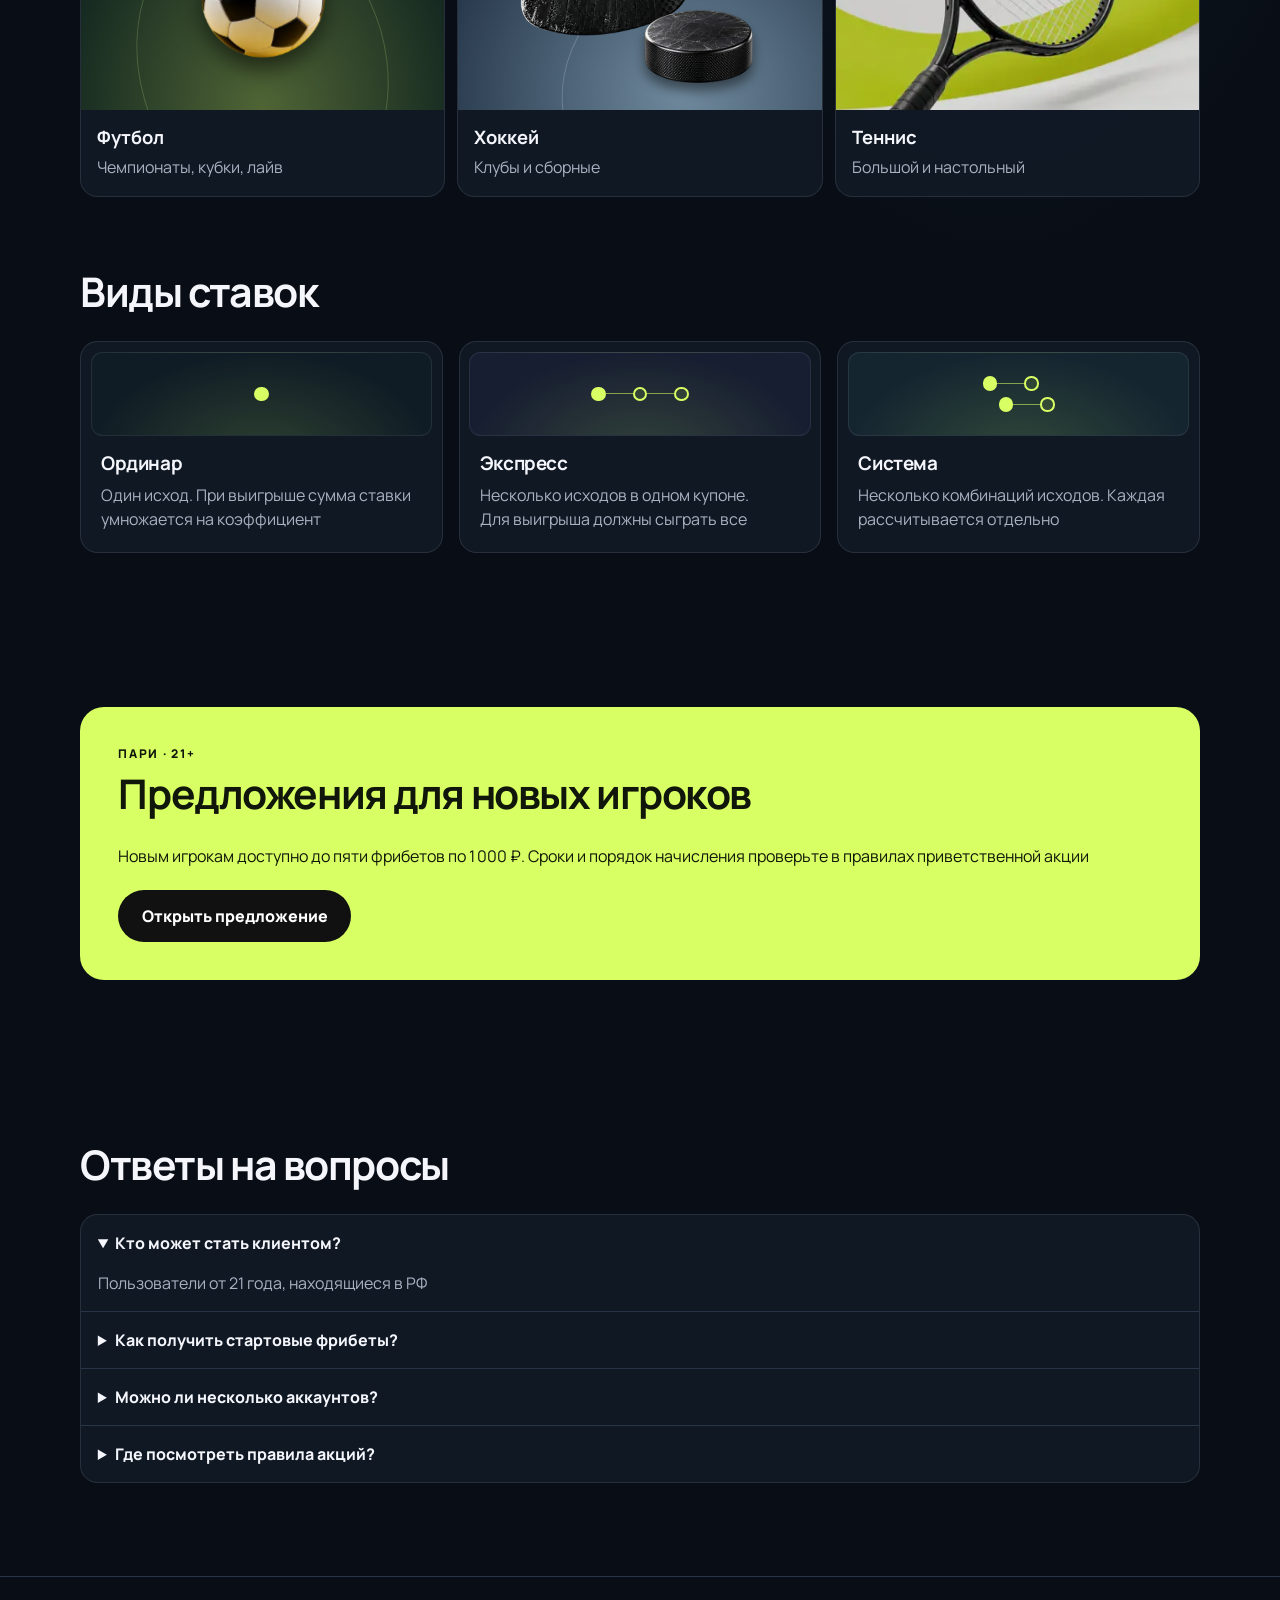
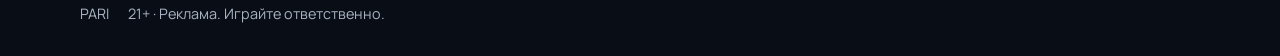
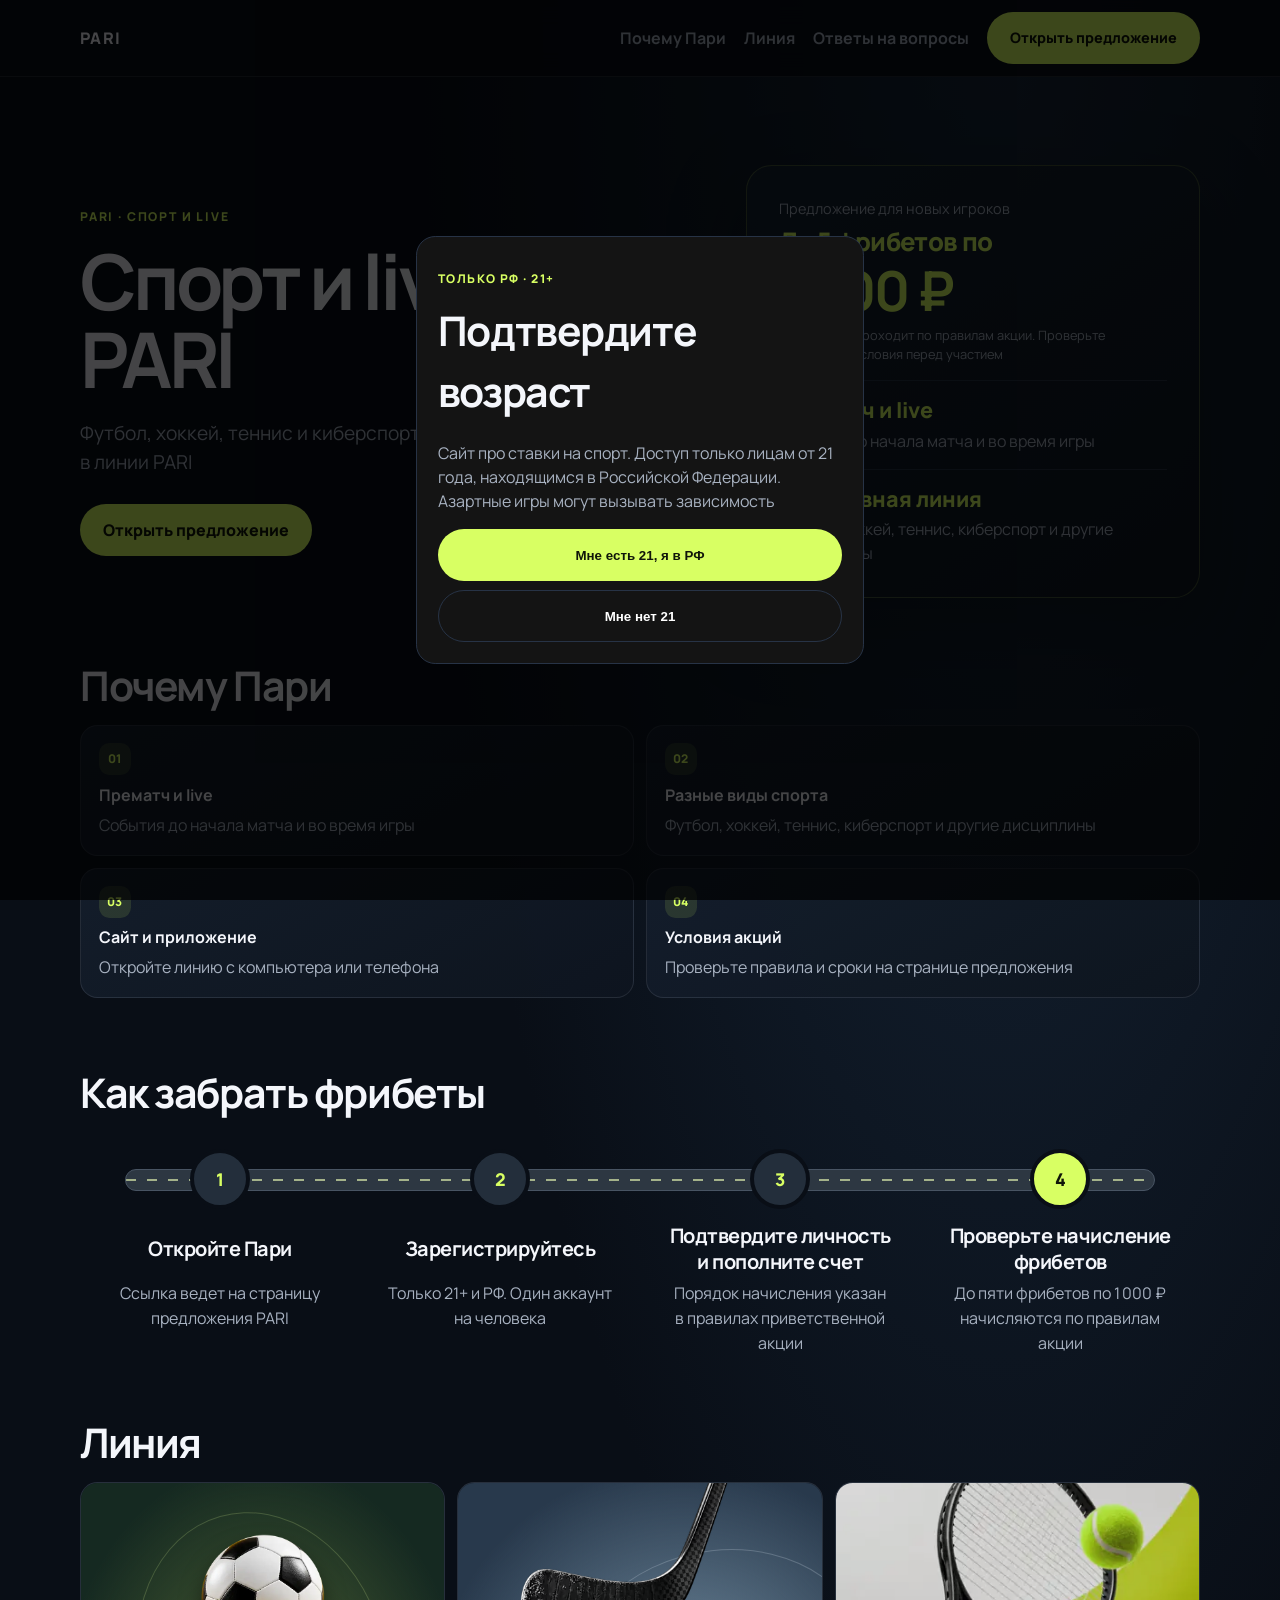
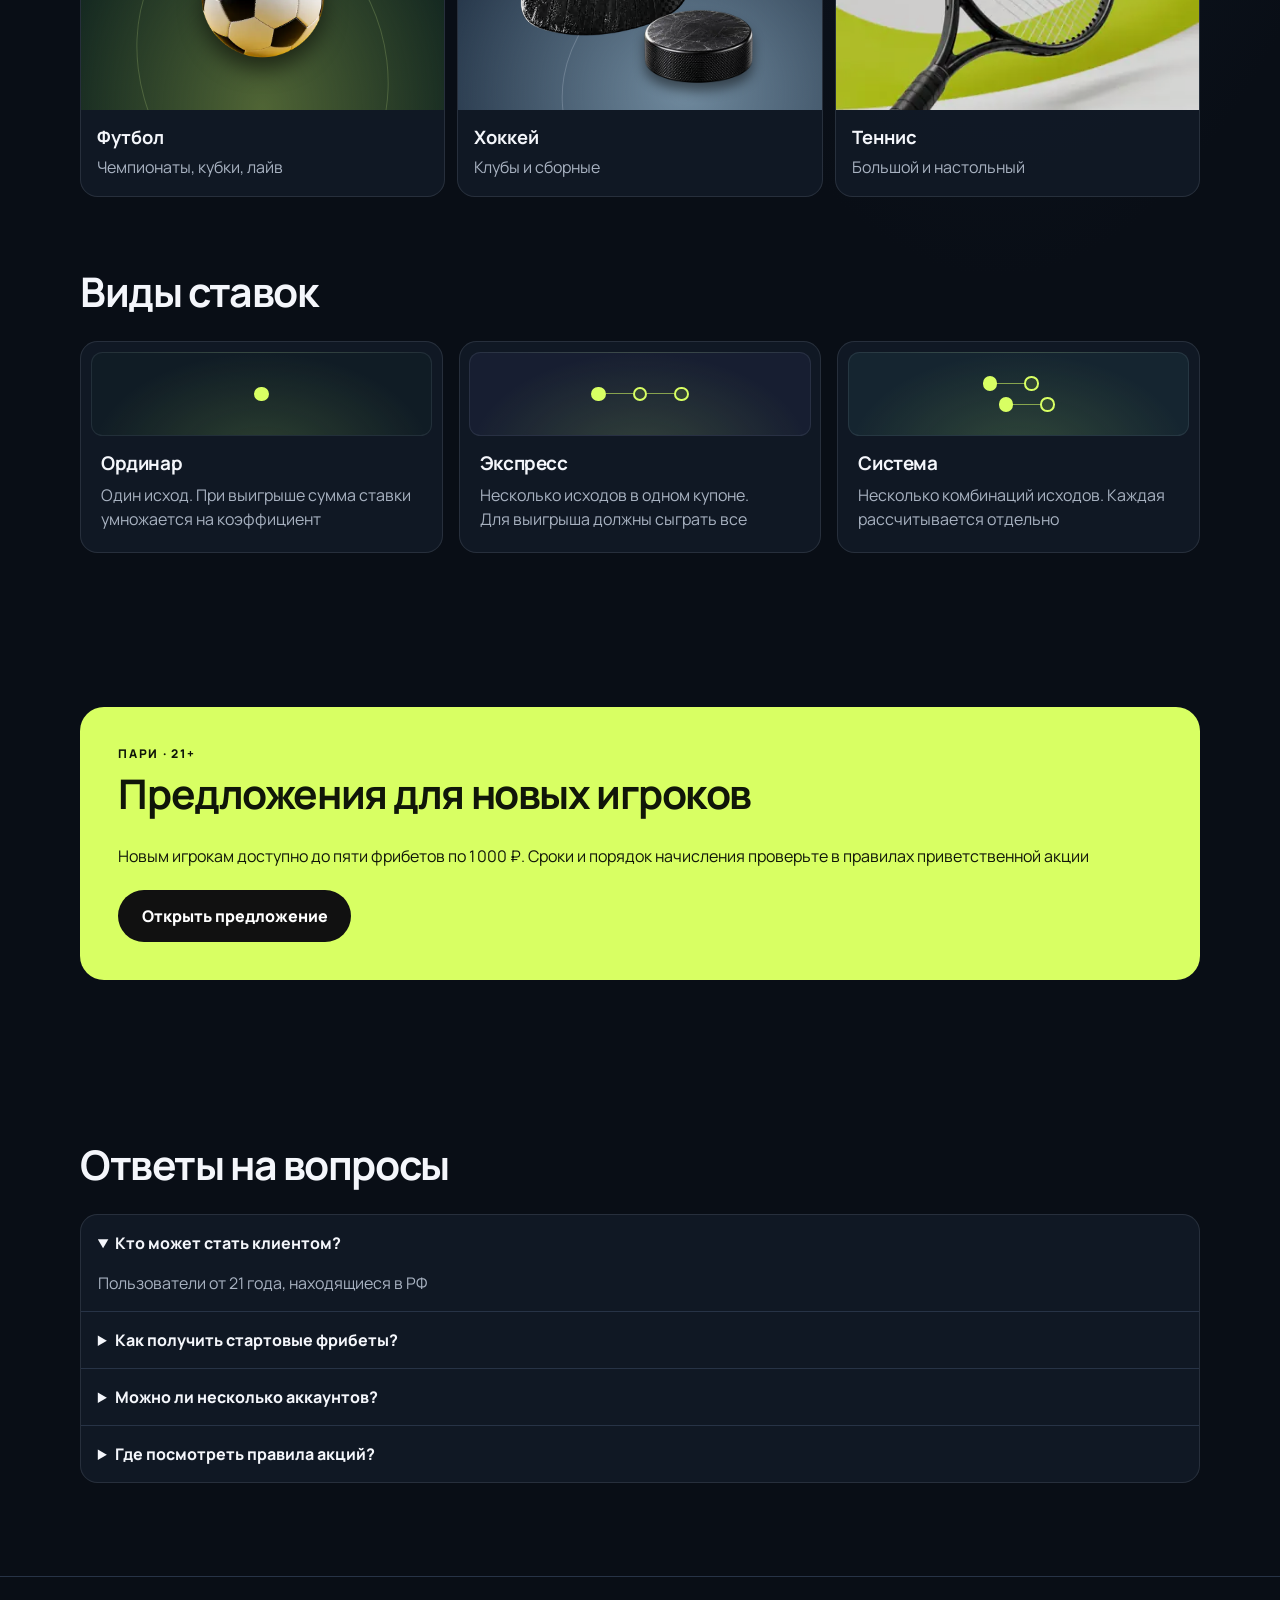
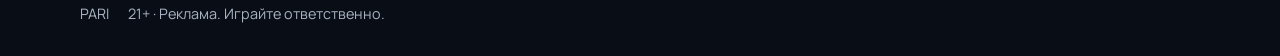
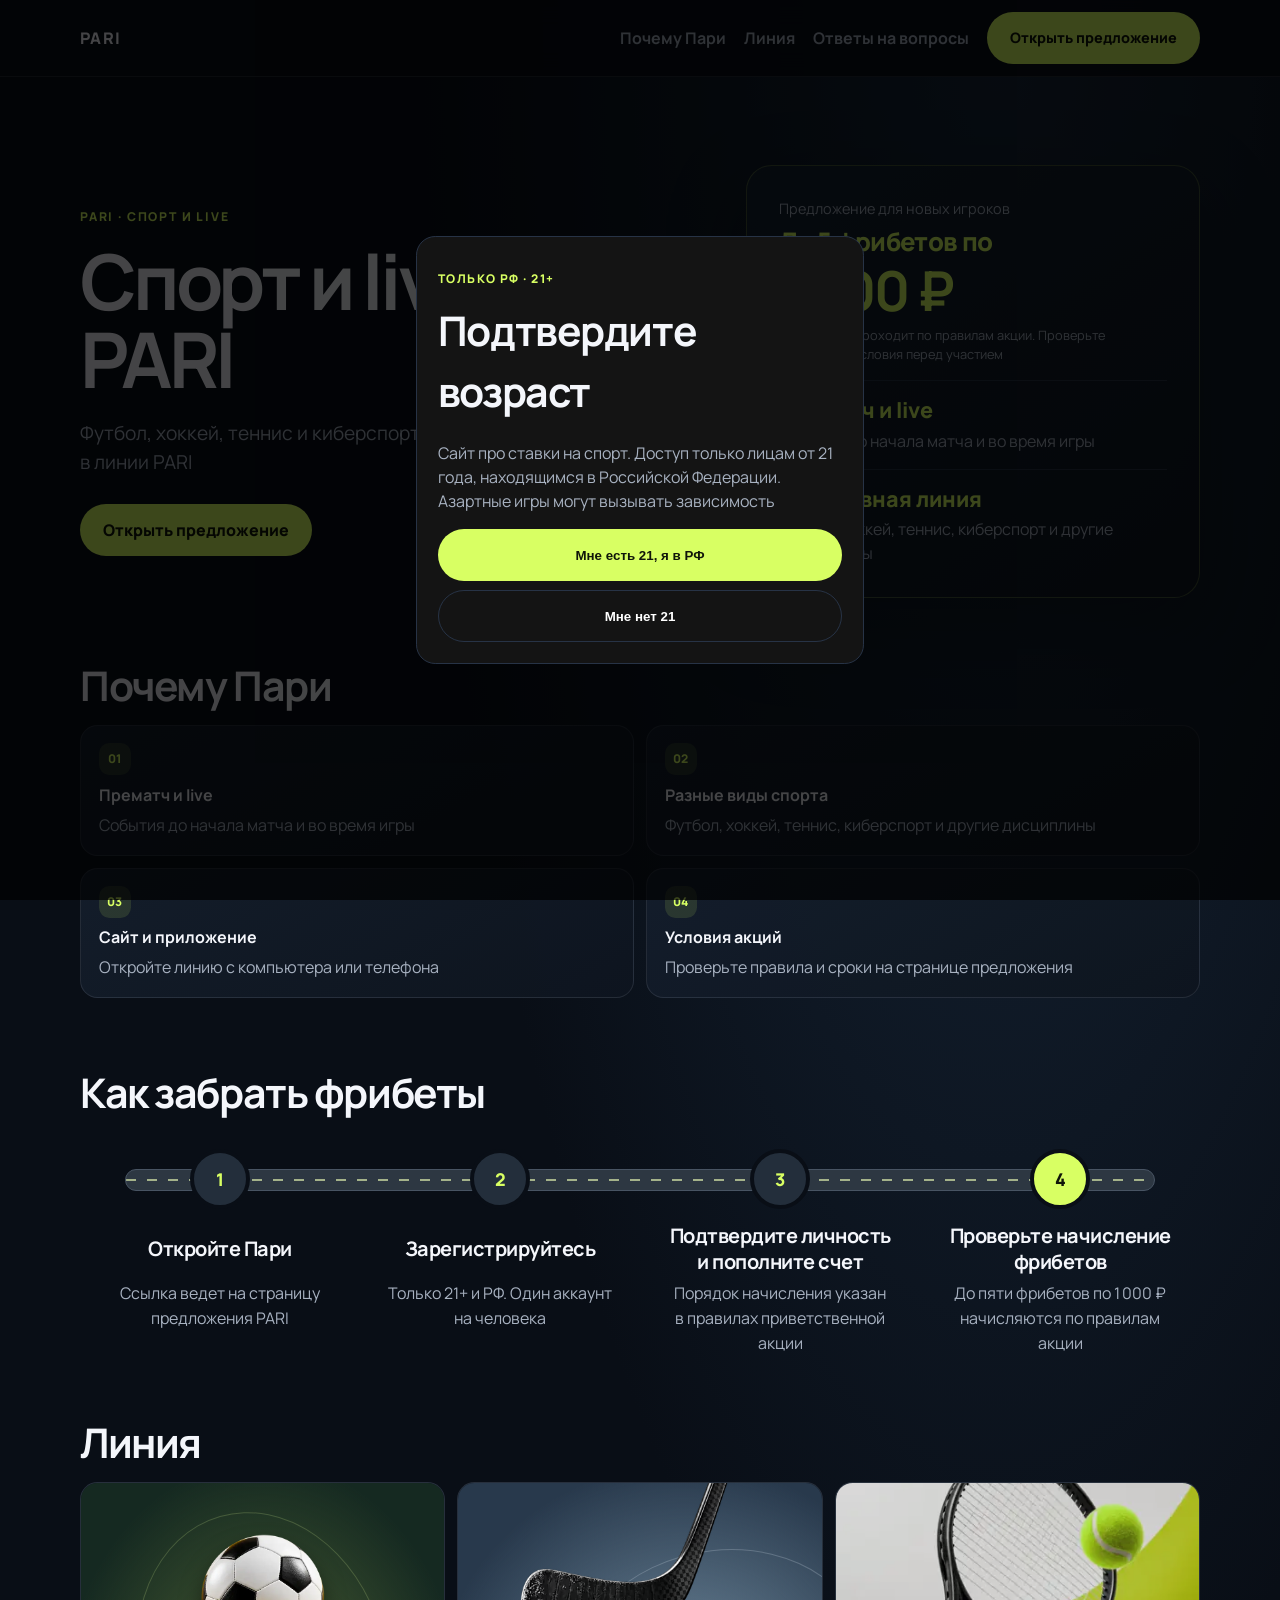
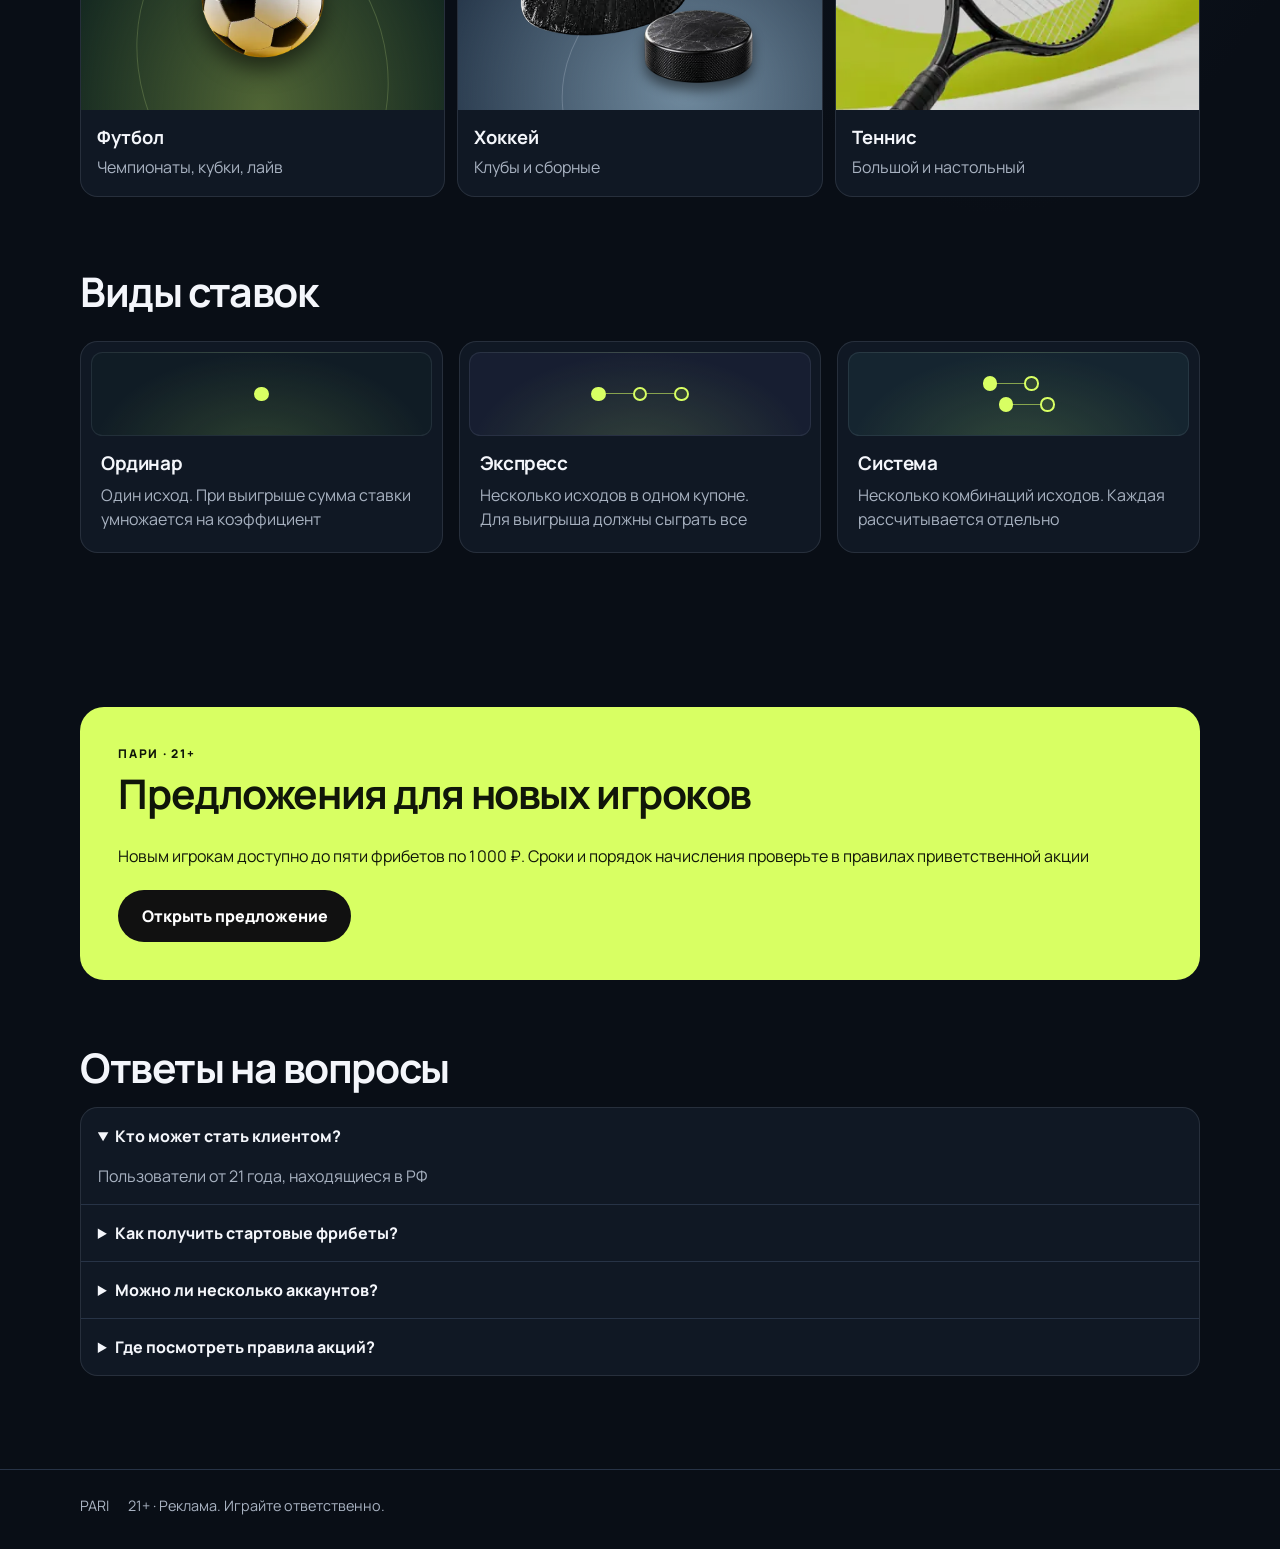
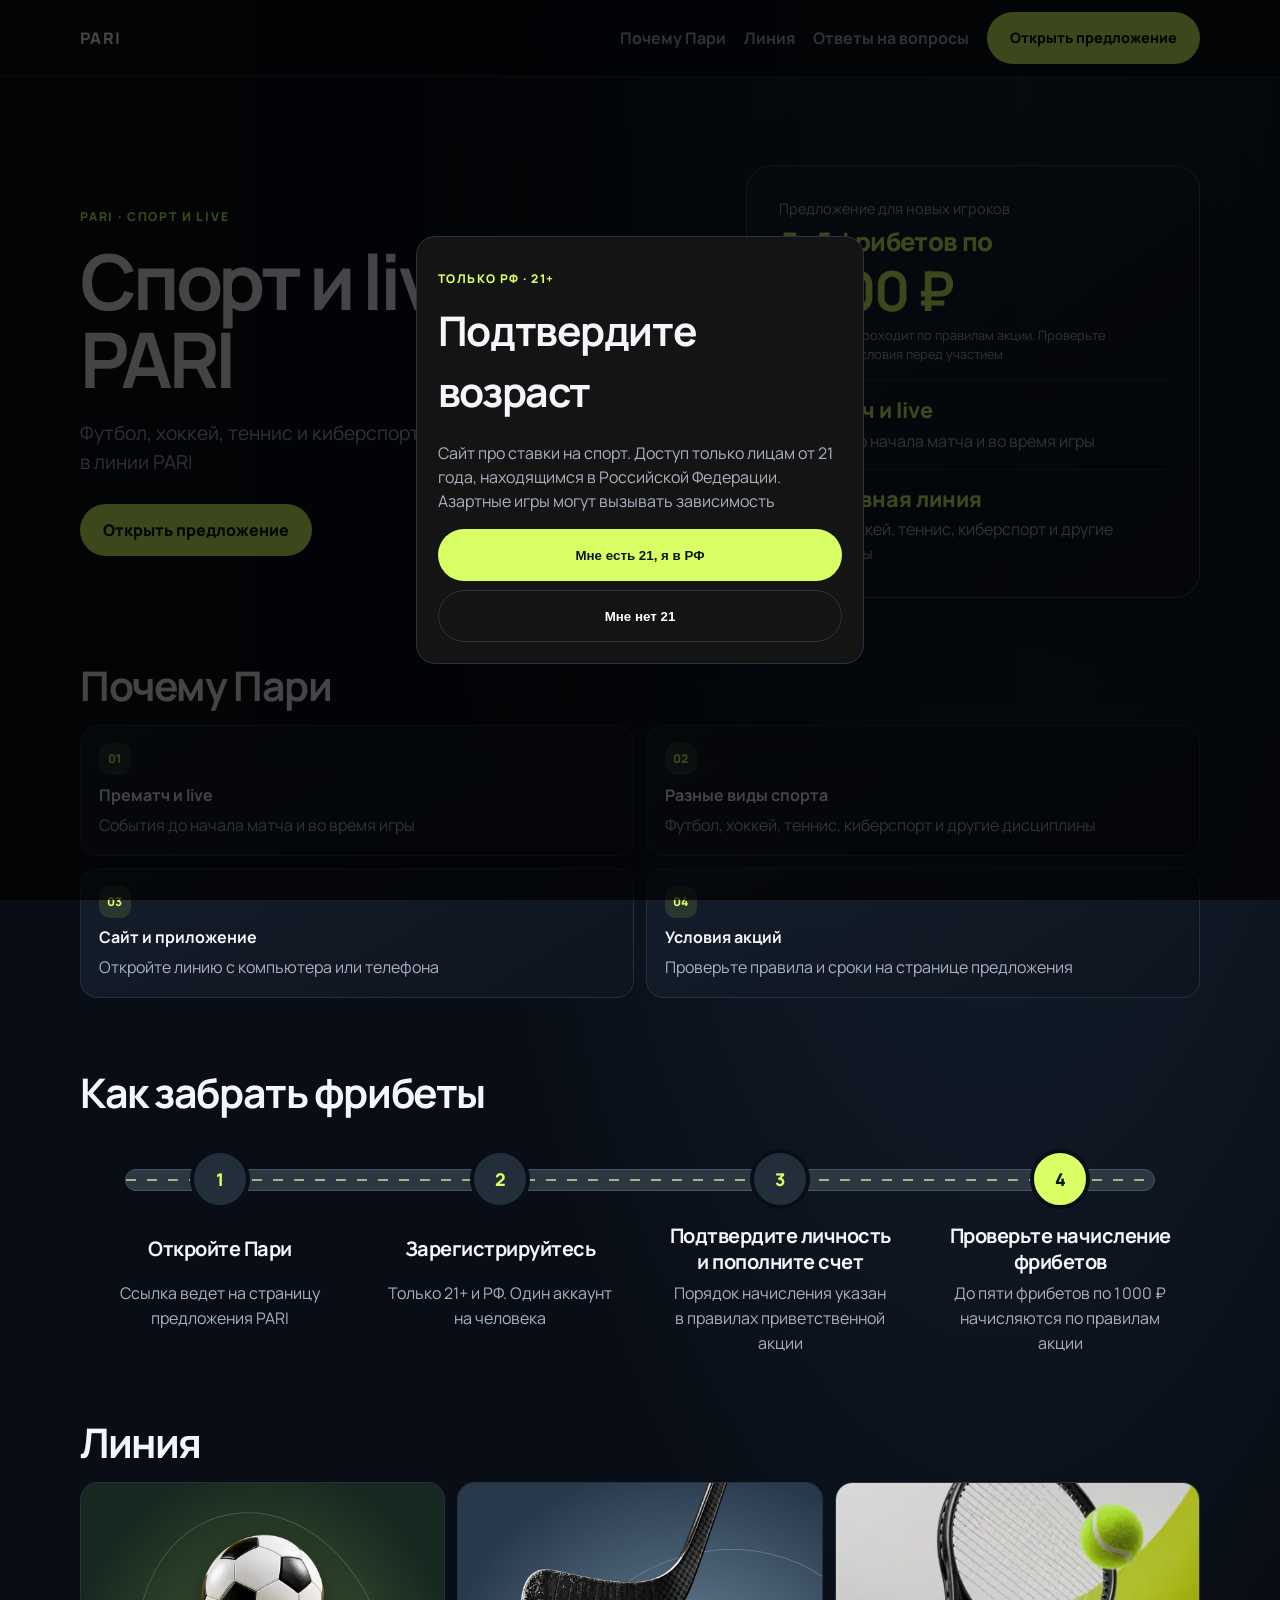
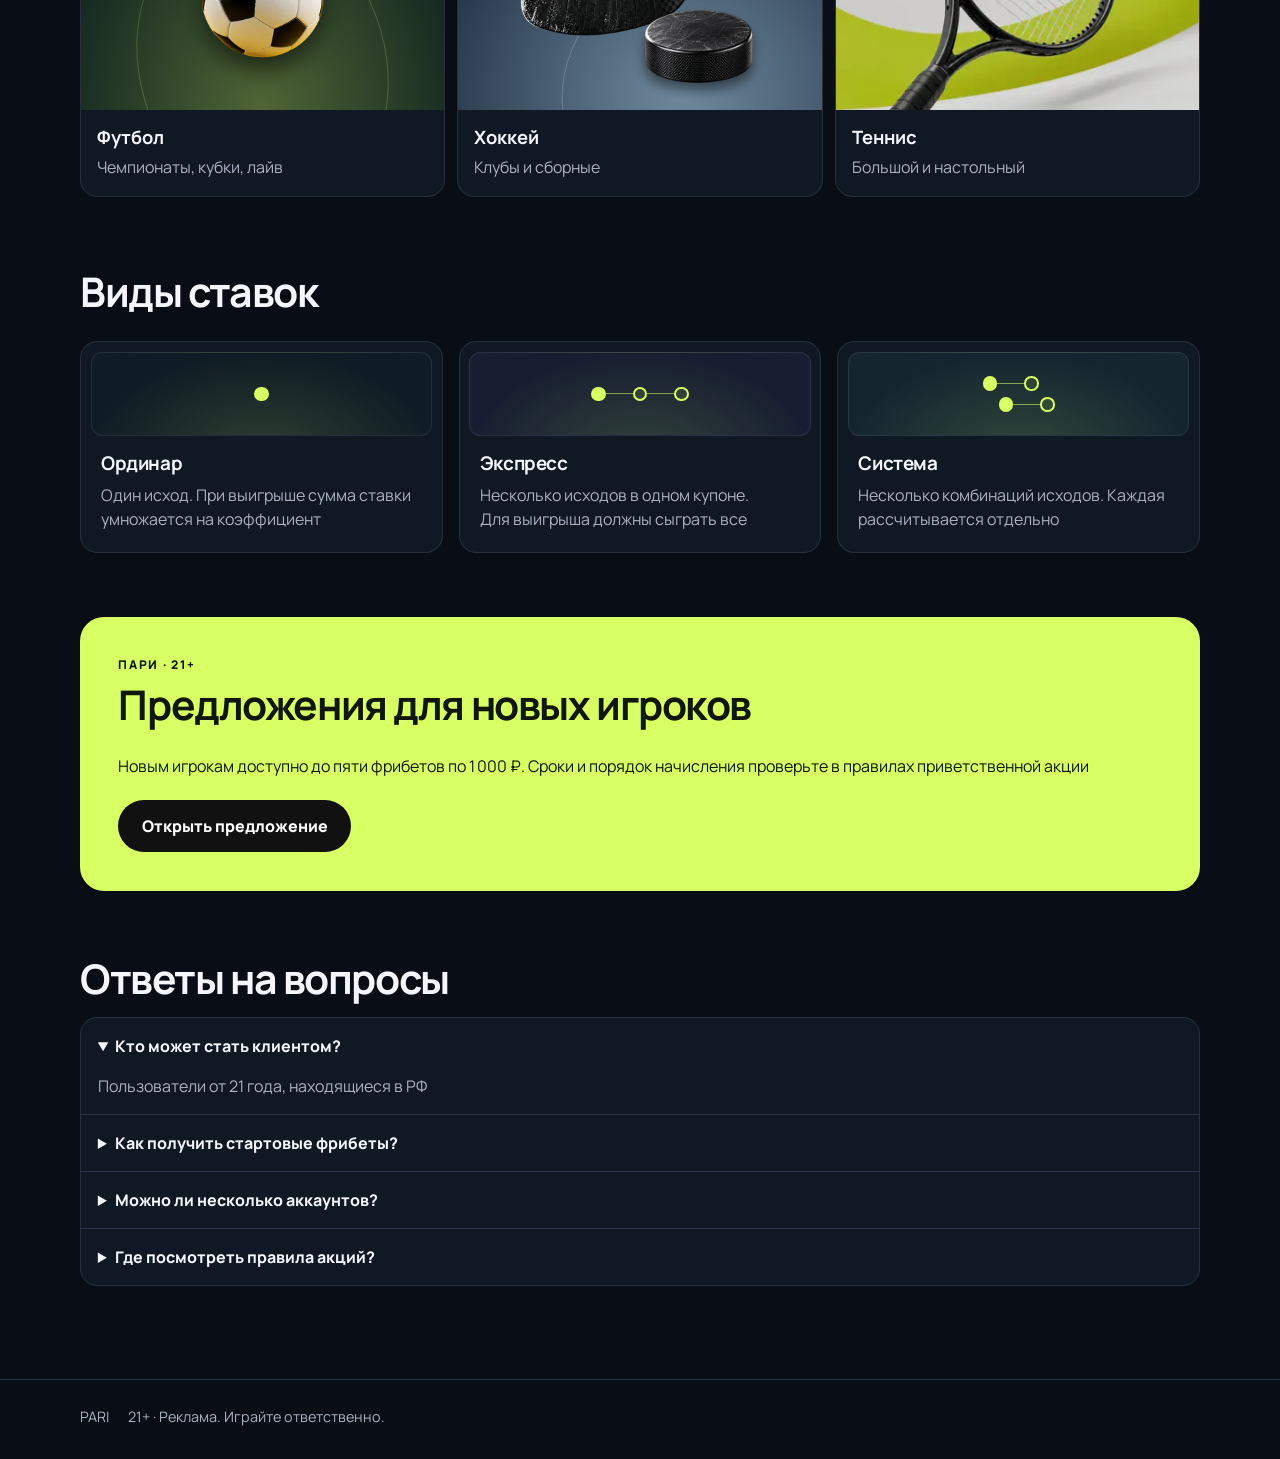
